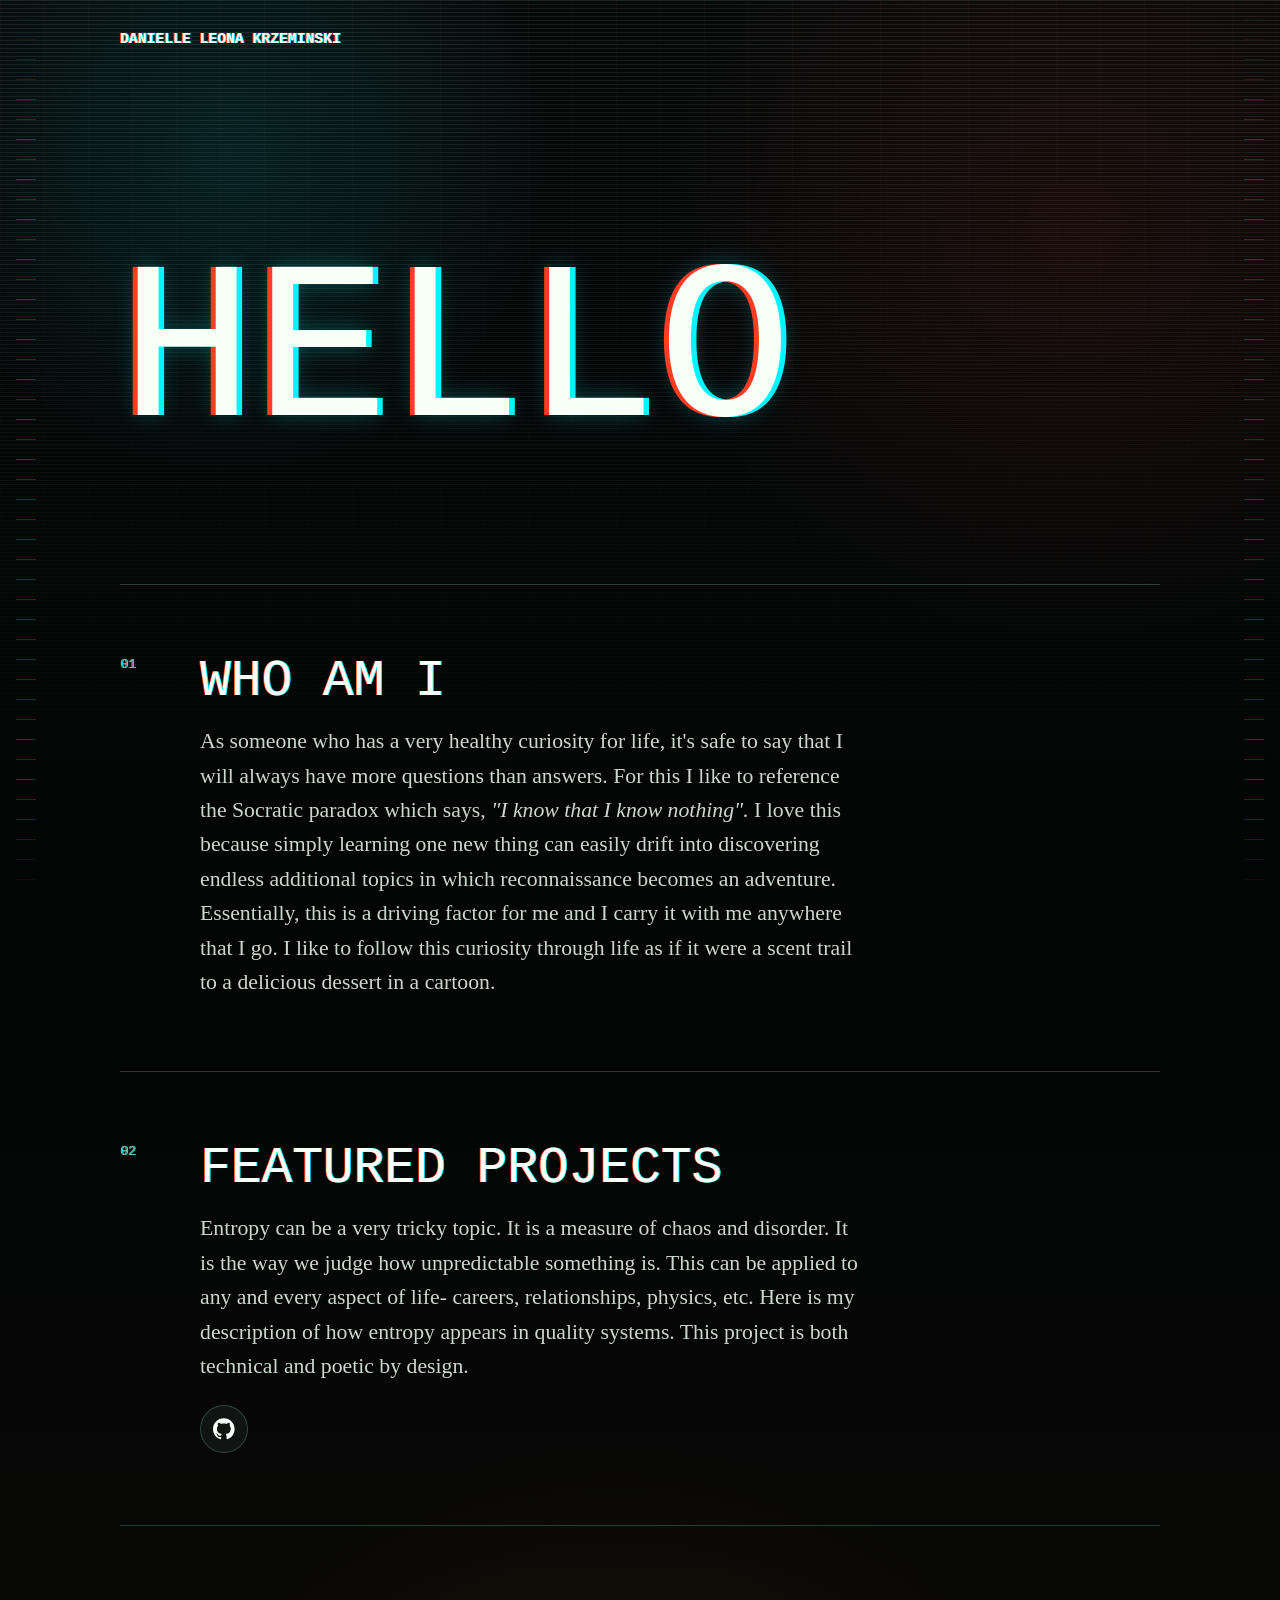
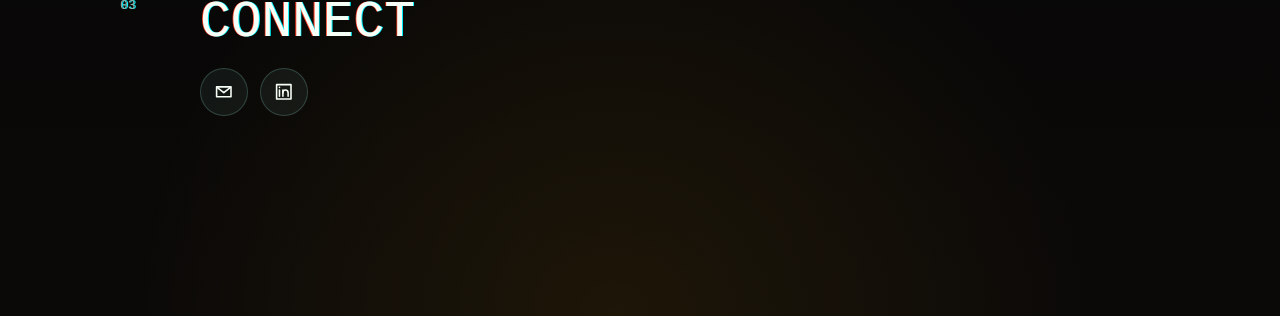
==== index.html @ 9963aae9 "Add files via upload" ====
<!doctype html>
<html lang="en">
  <head>
    <meta charset="utf-8">
    <meta name="viewport" content="width=device-width, initial-scale=1">
    <title>Danielle Krzeminski</title>
    <meta
      name="description"
      content="Danielle Krzeminski - curiosity, featured projects, and contact links."
    >
    <link rel="stylesheet" href="styles.css?v=paper-inspired">
  </head>
  <body>
    <main class="page-shell">
      <header class="site-header">
        <p class="name">DANIELLE LEONA KRZEMINSKI</p>
      </header>

      <section class="hero" aria-labelledby="hello-title">
        <h1 id="hello-title">HELLO</h1>
      </section>

      <section class="section-block" aria-labelledby="whoami-title">
        <p class="section-label">01</p>
        <div class="section-copy">
          <h2 id="whoami-title">WHO AM I</h2>
          <p>
            As someone who has a very healthy curiosity for life, it's safe to
            say that I will always have more questions than answers. For this I
            like to reference the Socratic paradox which says,
            <em>"I know that I know nothing".</em> I love this because simply
            learning one new thing can easily drift into discovering endless
            additional topics in which reconnaissance becomes an adventure.
            Essentially, this is a driving factor for me and I carry it with me
            anywhere that I go. I like to follow this curiosity through life as
            if it were a scent trail to a delicious dessert in a cartoon.
          </p>
        </div>
      </section>

      <section class="section-block" aria-labelledby="projects-title">
        <p class="section-label">02</p>
        <div class="section-copy">
          <h2 id="projects-title">FEATURED PROJECTS</h2>
          <p>
            Entropy can be a very tricky topic. It is a measure of chaos and
            disorder. It is the way we judge how unpredictable something is.
            This can be applied to any and every aspect of life- careers,
            relationships, physics, etc. Here is my description of how entropy
            appears in quality systems. This project is both technical and
            poetic by design.
          </p>
          <div class="icon-links" aria-label="Featured project links">
            <a
              href="https://eonaleona.github.io/the-process-drifts/"
              aria-label="Open The Process Drifts"
            >
              <svg class="brand-icon" viewBox="0 0 98 96" aria-hidden="true">
                <path d="M49 0C21.9 0 0 22 0 49.1c0 21.7 14 40.1 33.5 46.6 2.4.5 3.3-1.1 3.3-2.4v-8.4c-13.6 3-16.5-5.8-16.5-5.8-2.2-5.7-5.4-7.2-5.4-7.2-4.5-3 .3-3 .3-3 4.9.3 7.5 5.1 7.5 5.1 4.4 7.5 11.5 5.3 14.3 4.1.4-3.2 1.7-5.3 3.1-6.6-10.9-1.2-22.3-5.4-22.3-24.3 0-5.4 1.9-9.8 5.1-13.2-.5-1.2-2.2-6.2.5-13 0 0 4.1-1.3 13.5 5.1 3.9-1.1 8.1-1.6 12.3-1.6 4.1 0 8.3.5 12.3 1.6C70.8 19.7 75 21 75 21c2.7 6.8 1 11.8.5 13 3.2 3.4 5.1 7.8 5.1 13.2 0 18.9-11.5 23.1-22.4 24.3 1.8 1.5 3.3 4.5 3.3 9.1v12.7c0 1.3.9 2.9 3.4 2.4C84.4 89.2 98 70.8 98 49.1 98 22 76.1 0 49 0Z"></path>
              </svg>
            </a>
          </div>
        </div>
      </section>

      <section class="section-block" aria-labelledby="connect-title">
        <p class="section-label">03</p>
        <div class="section-copy">
          <h2 id="connect-title">CONNECT</h2>
          <div class="icon-links" aria-label="Contact links">
            <a
              href="mailto:info@daniellekrzeminski.com"
              aria-label="Email Danielle"
            >
              <svg viewBox="0 0 24 24" aria-hidden="true">
                <path d="M4 6.5h16v11H4z"></path>
                <path d="m4.5 7 7.5 6 7.5-6"></path>
              </svg>
            </a>
            <a
              href="https://linkedin.com/in/eona"
              rel="me"
              aria-label="Open Danielle's LinkedIn"
            >
              <svg viewBox="0 0 24 24" aria-hidden="true">
                <path d="M4 4h16v16H4z"></path>
                <path d="M7.2 10v7"></path>
                <path d="M7.2 7v.1"></path>
                <path d="M11 17v-7"></path>
                <path d="M11 13.1c0-1.9 1.1-3.1 2.8-3.1 1.6 0 3 1 3 3.2V17"></path>
              </svg>
            </a>
          </div>
        </div>
      </section>
    </main>
  </body>
</html>
---- styles.css ----
@font-face {
  font-family: "Argent Pixel";
  src: url("assets/ArgentPixelCF-Italic.otf") format("opentype");
  font-display: swap;
}

:root {
  color-scheme: dark;
  --paper: #030505;
  --paper-deep: #0b0908;
  --ink: #f8fff7;
  --muted: #98aba3;
  --rule: rgba(170, 255, 237, 0.2);
  --wash: rgba(170, 255, 237, 0.06);
  --cyan: #00f6ff;
  --red: #ff3b24;
  --amber: #ffb000;
}

* {
  box-sizing: border-box;
}

html {
  min-height: 100%;
  background: var(--paper);
}

body {
  min-height: 100%;
  margin: 0;
  color: var(--ink);
  background:
    radial-gradient(circle at 18% 8%, rgba(0, 246, 255, 0.1), transparent 20rem),
    radial-gradient(circle at 84% 12%, rgba(255, 59, 36, 0.08), transparent 26rem),
    radial-gradient(circle at 48% 100%, rgba(255, 176, 0, 0.08), transparent 30rem),
    linear-gradient(180deg, #070909 0%, var(--paper) 54%, var(--paper-deep) 100%);
  font-family:
    Inter, ui-sans-serif, system-ui, -apple-system, BlinkMacSystemFont, "Segoe UI",
    sans-serif;
}

body::before {
  position: fixed;
  inset: 0;
  pointer-events: none;
  content: "";
  background-image:
    repeating-linear-gradient(
      to bottom,
      rgba(248, 255, 247, 0.11) 0,
      rgba(248, 255, 247, 0.11) 1px,
      transparent 1px,
      transparent 4px
    ),
    linear-gradient(rgba(0, 246, 255, 0.045) 1px, transparent 1px),
    linear-gradient(90deg, rgba(255, 59, 36, 0.04) 1px, transparent 1px);
  background-size: auto, 44px 44px, 44px 44px;
  mix-blend-mode: screen;
  opacity: 0.72;
  mask-image: linear-gradient(to bottom, black, transparent 82%);
}

body::after {
  position: fixed;
  inset: 0;
  pointer-events: none;
  content: "";
  background:
    repeating-linear-gradient(
      to bottom,
      transparent 0,
      transparent 19px,
      rgba(0, 246, 255, 0.32) 19px,
      rgba(0, 246, 255, 0.32) 20px,
      transparent 20px,
      transparent 39px,
      rgba(255, 59, 36, 0.44) 39px,
      rgba(255, 59, 36, 0.44) 40px
    ) left 1rem top / 1.25rem 40px repeat-y,
    repeating-linear-gradient(
      to bottom,
      transparent 0,
      transparent 19px,
      rgba(0, 246, 255, 0.32) 19px,
      rgba(0, 246, 255, 0.32) 20px,
      transparent 20px,
      transparent 39px,
      rgba(255, 59, 36, 0.44) 39px,
      rgba(255, 59, 36, 0.44) 40px
    ) right 1rem top / 1.25rem 40px repeat-y;
  opacity: 0.7;
  mask-image: linear-gradient(to bottom, transparent, black 8rem, black calc(100% - 6rem), transparent);
}

.page-shell {
  position: relative;
  width: min(100% - 2rem, 1040px);
  margin: 0 auto;
  padding: clamp(1.1rem, 2.4vw, 2rem) 0 clamp(5rem, 10vw, 8rem);
}

.site-header {
  display: flex;
  align-items: baseline;
  justify-content: flex-start;
  gap: 1rem;
  padding-bottom: clamp(4rem, 12vw, 9rem);
  color: var(--muted);
  font-family:
    "Argent Pixel", "SFMono-Regular", Consolas, "Liberation Mono", Menlo,
    monospace;
  font-size: 0.92rem;
  text-shadow:
    0.06rem 0 var(--cyan),
    -0.06rem 0 var(--red);
}

.name,
.intro,
.section-label,
.section-copy h2,
.section-copy p {
  margin: 0;
}

.name {
  color: var(--ink);
  font-weight: 700;
  text-transform: uppercase;
}

.hero {
  position: relative;
  padding-bottom: clamp(4rem, 11vw, 8rem);
  padding-top: clamp(2rem, 5vw, 4rem);
}

.hero h1 {
  position: relative;
  z-index: 1;
  margin: 0;
  color: var(--ink);
  font-family:
    "Argent Pixel", "SFMono-Regular", Consolas, "Liberation Mono", Menlo,
    monospace;
  font-size: clamp(5.2rem, 19vw, 14rem);
  font-weight: 400;
  line-height: 0.9;
  letter-spacing: 0;
  text-transform: uppercase;
  text-shadow:
    0.025em 0 var(--cyan),
    -0.022em 0 var(--red),
    0 0 1.4rem rgba(0, 246, 255, 0.26);
}

.hero h1::after {
  content: none;
}

.section-block {
  display: grid;
  grid-template-columns: 3.5rem minmax(0, 680px);
  gap: clamp(0.9rem, 2vw, 1.5rem);
  padding: clamp(2.4rem, 6vw, 4.5rem) 0;
  border-top: 1px solid var(--rule);
}

.section-label {
  color: var(--muted);
  font-family:
    "Argent Pixel", "SFMono-Regular", Consolas, "Liberation Mono", Menlo,
    monospace;
  font-size: 0.8rem;
  text-shadow: 0.08rem 0 var(--cyan);
}

.section-copy {
  max-width: 660px;
}

.section-copy h2 {
  color: var(--ink);
  font-family:
    "Argent Pixel", "SFMono-Regular", Consolas, "Liberation Mono", Menlo,
    monospace;
  font-size: clamp(1.6rem, 4vw, 3.3rem);
  font-weight: 400;
  line-height: 0.95;
  letter-spacing: 0;
  text-shadow:
    0.06rem 0 var(--cyan),
    -0.05rem 0 var(--red);
}

.section-copy p {
  margin-top: 1.15rem;
  color: #cbd7ce;
  font-family:
    Georgia, "Times New Roman", ui-serif, serif;
  font-size: clamp(1.05rem, 2vw, 1.36rem);
  line-height: 1.58;
}

.section-copy em {
  font-style: italic;
}

.icon-links {
  display: flex;
  flex-wrap: wrap;
  gap: 0.75rem;
  margin-top: 1.35rem;
}

.icon-links a {
  width: 3rem;
  height: 3rem;
  display: inline-flex;
  align-items: center;
  justify-content: center;
  border: 1px solid var(--rule);
  border-radius: 999px;
  background: var(--wash);
  color: var(--ink);
  text-decoration: none;
  transition:
    background 160ms ease,
    border-color 160ms ease,
    transform 160ms ease;
}

.icon-links a:hover {
  border-color: rgba(0, 246, 255, 0.5);
  background: rgba(0, 246, 255, 0.11);
  box-shadow:
    0.14rem 0 rgba(0, 246, 255, 0.35),
    -0.14rem 0 rgba(255, 59, 36, 0.3);
  transform: translateY(-1px);
}

.icon-links svg {
  width: 1.35rem;
  height: 1.35rem;
  fill: none;
  stroke: currentColor;
  stroke-linecap: round;
  stroke-linejoin: round;
  stroke-width: 1.75;
}

.icon-links .brand-icon {
  fill: currentColor;
  stroke: none;
}

@media (max-width: 720px) {
  body::after {
    background:
      repeating-linear-gradient(
        to bottom,
        transparent 0,
        transparent 23px,
        rgba(0, 246, 255, 0.24) 23px,
        rgba(0, 246, 255, 0.24) 24px
      ) left 0.45rem top / 0.8rem 24px repeat-y,
      repeating-linear-gradient(
        to bottom,
        transparent 0,
        transparent 23px,
        rgba(255, 59, 36, 0.24) 23px,
        rgba(255, 59, 36, 0.24) 24px
      ) right 0.45rem top / 0.8rem 24px repeat-y;
  }

  .site-header {
    display: grid;
    padding-bottom: 4rem;
  }

  .intro {
    text-align: left;
  }

  .section-block {
    grid-template-columns: 1fr;
    gap: 0.7rem;
  }
}
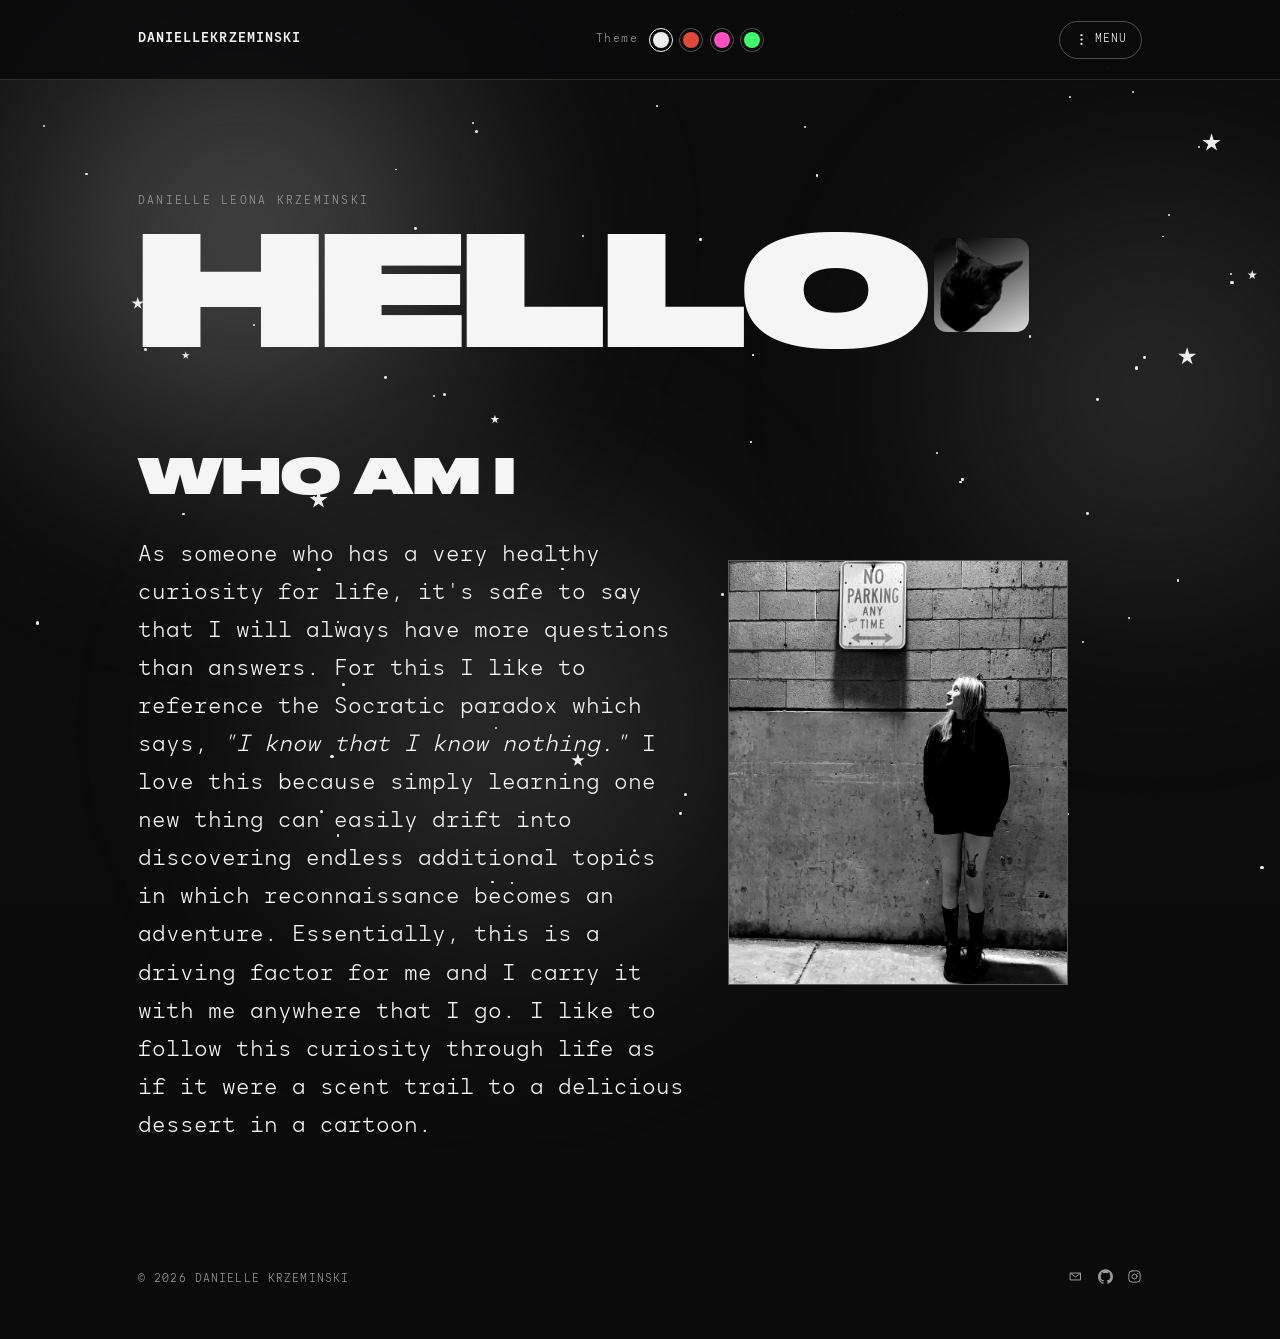
==== commit e7a2f813: "Add files via upload" ====
--- a/index.html
+++ b/index.html
@@ -1,98 +1,88 @@
-<!doctype html>
-<html lang="en">
-  <head>
-    <meta charset="utf-8">
-    <meta name="viewport" content="width=device-width, initial-scale=1">
-    <title>Danielle Krzeminski</title>
-    <meta
-      name="description"
-      content="Danielle Krzeminski - curiosity, featured projects, and contact links."
-    >
-    <link rel="stylesheet" href="styles.css?v=paper-inspired">
-  </head>
-  <body>
-    <main class="page-shell">
-      <header class="site-header">
-        <p class="name">DANIELLE LEONA KRZEMINSKI</p>
-      </header>
+<!DOCTYPE html>
+<html lang="en" data-rev="a">
+<head>
+<meta charset="UTF-8">
+<meta name="viewport" content="width=device-width, initial-scale=1.0">
+<title>Danielle Krzeminski</title>
+<meta name="description" content="Danielle Krzeminski — curiosity, featured projects, and contact links.">
+<link rel="icon" type="image/svg+xml" id="favicon" href="assets/images/favicon-cat.svg">
+<link rel="stylesheet" href="styles.css">
+</head>
+<body>
+    <div class="blob blob-1"></div>
+    <div class="blob blob-2"></div>
+    <div class="blob blob-3"></div>
+    <div class="starfield" id="starfield"></div>
+    <div class="bg-grain"><svg><filter id="grainFilter"><feTurbulence type="fractalNoise" baseFrequency="0.9" numOctaves="2" stitchTiles="stitch"/><feColorMatrix type="saturate" values="0"/></filter><rect width="100%" height="100%" filter="url(#grainFilter)" opacity="0.06"/></svg></div>
 
-      <section class="hero" aria-labelledby="hello-title">
-        <h1 id="hello-title">HELLO</h1>
-      </section>
+    <header class="site-header">
+        <div class="wrap header-inner">
+            <a href="index.html" class="brand">
+                <img src="assets/images/headerlogo.png" alt="" class="brand-mark" onerror="this.style.display='none'">
+                <span class="brand-name">Danielle<em>Krzeminski</em></span>
+            </a>
+            <div class="rev-picker" role="group" aria-label="Color theme">
+                <span class="rev-label">Theme</span>
+                <button class="rev-swatch" data-swatch="a" aria-label="Monochrome" aria-pressed="true"></button>
+                <button class="rev-swatch" data-swatch="b" aria-label="Ember" aria-pressed="false"></button>
+                <button class="rev-swatch" data-swatch="c" aria-label="Hot Pink" aria-pressed="false"></button>
+                <button class="rev-swatch" data-swatch="d" aria-label="Hacker Green" aria-pressed="false"></button>
+            </div>
+            <div class="menu-wrap">
+                <button class="nav-toggle" id="navToggle" aria-expanded="false" aria-controls="siteNav" aria-label="Toggle menu">
+                    <svg viewBox="0 0 24 24"><circle cx="12" cy="5" r="1.8"/><circle cx="12" cy="12" r="1.8"/><circle cx="12" cy="19" r="1.8"/></svg>
+                    Menu
+                </button>
+                <nav class="site-nav" id="siteNav">
+                    <ul class="nav-links">
+                    <li><a href="featured-projects.html">Featured Projects</a></li>
+                    <li><a href="experience.html">Experience</a></li>
+                    <li><a href="credentials.html">Credentials</a></li>
+                    <li><a href="curated-collections.html">Curated Collections</a></li>
+                    <li><a href="connect.html">Connect</a></li>
+                </ul>
+                </nav>
+            </div>
+        </div>
+    </header>
 
-      <section class="section-block" aria-labelledby="whoami-title">
-        <p class="section-label">01</p>
-        <div class="section-copy">
-          <h2 id="whoami-title">WHO AM I</h2>
-          <p>
-            As someone who has a very healthy curiosity for life, it's safe to
-            say that I will always have more questions than answers. For this I
-            like to reference the Socratic paradox which says,
-            <em>"I know that I know nothing".</em> I love this because simply
-            learning one new thing can easily drift into discovering endless
-            additional topics in which reconnaissance becomes an adventure.
-            Essentially, this is a driving factor for me and I carry it with me
-            anywhere that I go. I like to follow this curiosity through life as
-            if it were a scent trail to a delicious dessert in a cartoon.
-          </p>
+    <section class="hero">
+        <div class="wrap">
+            <div class="hero-eyebrow">Danielle Leona Krzeminski</div>
+            <h1 class="hero-title">Hello<span class="hello-mark"><img src="assets/images/cat-icon.png" alt="" onerror="this.parentElement.remove()"></span></h1>
         </div>
-      </section>
+    </section>
 
-      <section class="section-block" aria-labelledby="projects-title">
-        <p class="section-label">02</p>
-        <div class="section-copy">
-          <h2 id="projects-title">FEATURED PROJECTS</h2>
-          <p>
-            Entropy can be a very tricky topic. It is a measure of chaos and
-            disorder. It is the way we judge how unpredictable something is.
-            This can be applied to any and every aspect of life- careers,
-            relationships, physics, etc. Here is my description of how entropy
-            appears in quality systems. This project is both technical and
-            poetic by design.
-          </p>
-          <div class="icon-links" aria-label="Featured project links">
-            <a
-              href="https://eonaleona.github.io/the-process-drifts/"
-              aria-label="Open The Process Drifts"
-            >
-              <svg class="brand-icon" viewBox="0 0 98 96" aria-hidden="true">
-                <path d="M49 0C21.9 0 0 22 0 49.1c0 21.7 14 40.1 33.5 46.6 2.4.5 3.3-1.1 3.3-2.4v-8.4c-13.6 3-16.5-5.8-16.5-5.8-2.2-5.7-5.4-7.2-5.4-7.2-4.5-3 .3-3 .3-3 4.9.3 7.5 5.1 7.5 5.1 4.4 7.5 11.5 5.3 14.3 4.1.4-3.2 1.7-5.3 3.1-6.6-10.9-1.2-22.3-5.4-22.3-24.3 0-5.4 1.9-9.8 5.1-13.2-.5-1.2-2.2-6.2.5-13 0 0 4.1-1.3 13.5 5.1 3.9-1.1 8.1-1.6 12.3-1.6 4.1 0 8.3.5 12.3 1.6C70.8 19.7 75 21 75 21c2.7 6.8 1 11.8.5 13 3.2 3.4 5.1 7.8 5.1 13.2 0 18.9-11.5 23.1-22.4 24.3 1.8 1.5 3.3 4.5 3.3 9.1v12.7c0 1.3.9 2.9 3.4 2.4C84.4 89.2 98 70.8 98 49.1 98 22 76.1 0 49 0Z"></path>
-              </svg>
-            </a>
-          </div>
+    <section class="block fade-in">
+        <div class="block-head">
+            <h2 class="block-title">Who Am I</h2>
         </div>
-      </section>
+        <div class="whoami-layout">
+            <p class="lede">
+                As someone who has a very healthy curiosity for life, it's safe to say that I will always have more
+                questions than answers. For this I like to reference the Socratic paradox which says,
+                <em>"I know that I know nothing."</em> I love this because simply learning one new thing can easily
+                drift into discovering endless additional topics in which reconnaissance becomes an adventure.
+                Essentially, this is a driving factor for me and I carry it with me anywhere that I go. I like to
+                follow this curiosity through life as if it were a scent trail to a delicious dessert in a cartoon.
+            </p>
+            <div class="whoami-photo">
+                <div class="duotone">
+                    <img src="assets/images/portrait-01.jpg" alt="Danielle looking up at a sign" onerror="this.parentElement.querySelector('img')?.remove()">
+                </div>
+            </div>
+        </div>
+    </section>
 
-      <section class="section-block" aria-labelledby="connect-title">
-        <p class="section-label">03</p>
-        <div class="section-copy">
-          <h2 id="connect-title">CONNECT</h2>
-          <div class="icon-links" aria-label="Contact links">
-            <a
-              href="mailto:info@daniellekrzeminski.com"
-              aria-label="Email Danielle"
-            >
-              <svg viewBox="0 0 24 24" aria-hidden="true">
-                <path d="M4 6.5h16v11H4z"></path>
-                <path d="m4.5 7 7.5 6 7.5-6"></path>
-              </svg>
-            </a>
-            <a
-              href="https://linkedin.com/in/eona"
-              rel="me"
-              aria-label="Open Danielle's LinkedIn"
-            >
-              <svg viewBox="0 0 24 24" aria-hidden="true">
-                <path d="M4 4h16v16H4z"></path>
-                <path d="M7.2 10v7"></path>
-                <path d="M7.2 7v.1"></path>
-                <path d="M11 17v-7"></path>
-                <path d="M11 13.1c0-1.9 1.1-3.1 2.8-3.1 1.6 0 3 1 3 3.2V17"></path>
-              </svg>
-            </a>
-          </div>
+    <footer>
+        <span>© 2026 Danielle Krzeminski</span>
+        <div class="footer-social">
+            <a href="mailto:info@daniellekrzeminski.com" aria-label="Email"><svg viewBox="0 0 24 24"><path d="M4 6.5h16v11H4z"/><path d="m4.5 7 7.5 6 7.5-6"/></svg></a>
+            <a href="https://github.com/eonaleona" target="_blank" rel="noopener" aria-label="GitHub"><svg viewBox="0 0 98 96" style="fill:currentColor;stroke:none;"><path d="M49 0C21.9 0 0 22 0 49.1c0 21.7 14 40.1 33.5 46.6 2.4.5 3.3-1.1 3.3-2.4v-8.4c-13.6 3-16.5-5.8-16.5-5.8-2.2-5.7-5.4-7.2-5.4-7.2-4.5-3 .3-3 .3-3 4.9.3 7.5 5.1 7.5 5.1 4.4 7.5 11.5 5.3 14.3 4.1.4-3.2 1.7-5.3 3.1-6.6-10.9-1.2-22.3-5.4-22.3-24.3 0-5.4 1.9-9.8 5.1-13.2-.5-1.2-2.2-6.2.5-13 0 0 4.1-1.3 13.5 5.1 3.9-1.1 8.1-1.6 12.3-1.6 4.1 0 8.3.5 12.3 1.6C70.8 19.7 75 21 75 21c2.7 6.8 1 11.8.5 13 3.2 3.4 5.1 7.8 5.1 13.2 0 18.9-11.5 23.1-22.4 24.3 1.8 1.5 3.3 4.5 3.3 9.1v12.7c0 1.3.9 2.9 3.4 2.4C84.4 89.2 98 70.8 98 49.1 98 22 76.1 0 49 0Z"/></svg></a>
+            <a href="https://instagram.com/eonaleona" target="_blank" rel="noopener" aria-label="Instagram"><svg viewBox="0 0 24 24"><rect x="3" y="3" width="18" height="18" rx="5"/><circle cx="12" cy="12" r="4"/><circle cx="17.2" cy="6.8" r="1" fill="currentColor" stroke="none"/></svg></a>
         </div>
-      </section>
-    </main>
-  </body>
+    </footer>
+
+<script src="script.js"></script>
+</body>
 </html>
--- a/styles.css
+++ b/styles.css
@@ -1,290 +1,342 @@
-@font-face {
-  font-family: "Argent Pixel";
-  src: url("assets/ArgentPixelCF-Italic.otf") format("opentype");
-  font-display: swap;
-}
-
-:root {
-  color-scheme: dark;
-  --paper: #030505;
-  --paper-deep: #0b0908;
-  --ink: #f8fff7;
-  --muted: #98aba3;
-  --rule: rgba(170, 255, 237, 0.2);
-  --wash: rgba(170, 255, 237, 0.06);
-  --cyan: #00f6ff;
-  --red: #ff3b24;
-  --amber: #ffb000;
-}
-
-* {
-  box-sizing: border-box;
-}
-
-html {
-  min-height: 100%;
-  background: var(--paper);
-}
-
-body {
-  min-height: 100%;
-  margin: 0;
-  color: var(--ink);
-  background:
-    radial-gradient(circle at 18% 8%, rgba(0, 246, 255, 0.1), transparent 20rem),
-    radial-gradient(circle at 84% 12%, rgba(255, 59, 36, 0.08), transparent 26rem),
-    radial-gradient(circle at 48% 100%, rgba(255, 176, 0, 0.08), transparent 30rem),
-    linear-gradient(180deg, #070909 0%, var(--paper) 54%, var(--paper-deep) 100%);
-  font-family:
-    Inter, ui-sans-serif, system-ui, -apple-system, BlinkMacSystemFont, "Segoe UI",
-    sans-serif;
-}
-
-body::before {
-  position: fixed;
-  inset: 0;
-  pointer-events: none;
-  content: "";
-  background-image:
-    repeating-linear-gradient(
-      to bottom,
-      rgba(248, 255, 247, 0.11) 0,
-      rgba(248, 255, 247, 0.11) 1px,
-      transparent 1px,
-      transparent 4px
-    ),
-    linear-gradient(rgba(0, 246, 255, 0.045) 1px, transparent 1px),
-    linear-gradient(90deg, rgba(255, 59, 36, 0.04) 1px, transparent 1px);
-  background-size: auto, 44px 44px, 44px 44px;
-  mix-blend-mode: screen;
-  opacity: 0.72;
-  mask-image: linear-gradient(to bottom, black, transparent 82%);
-}
-
-body::after {
-  position: fixed;
-  inset: 0;
-  pointer-events: none;
-  content: "";
-  background:
-    repeating-linear-gradient(
-      to bottom,
-      transparent 0,
-      transparent 19px,
-      rgba(0, 246, 255, 0.32) 19px,
-      rgba(0, 246, 255, 0.32) 20px,
-      transparent 20px,
-      transparent 39px,
-      rgba(255, 59, 36, 0.44) 39px,
-      rgba(255, 59, 36, 0.44) 40px
-    ) left 1rem top / 1.25rem 40px repeat-y,
-    repeating-linear-gradient(
-      to bottom,
-      transparent 0,
-      transparent 19px,
-      rgba(0, 246, 255, 0.32) 19px,
-      rgba(0, 246, 255, 0.32) 20px,
-      transparent 20px,
-      transparent 39px,
-      rgba(255, 59, 36, 0.44) 39px,
-      rgba(255, 59, 36, 0.44) 40px
-    ) right 1rem top / 1.25rem 40px repeat-y;
-  opacity: 0.7;
-  mask-image: linear-gradient(to bottom, transparent, black 8rem, black calc(100% - 6rem), transparent);
-}
-
-.page-shell {
-  position: relative;
-  width: min(100% - 2rem, 1040px);
-  margin: 0 auto;
-  padding: clamp(1.1rem, 2.4vw, 2rem) 0 clamp(5rem, 10vw, 8rem);
-}
-
-.site-header {
-  display: flex;
-  align-items: baseline;
-  justify-content: flex-start;
-  gap: 1rem;
-  padding-bottom: clamp(4rem, 12vw, 9rem);
-  color: var(--muted);
-  font-family:
-    "Argent Pixel", "SFMono-Regular", Consolas, "Liberation Mono", Menlo,
-    monospace;
-  font-size: 0.92rem;
-  text-shadow:
-    0.06rem 0 var(--cyan),
-    -0.06rem 0 var(--red);
-}
-
-.name,
-.intro,
-.section-label,
-.section-copy h2,
-.section-copy p {
-  margin: 0;
-}
-
-.name {
-  color: var(--ink);
-  font-weight: 700;
-  text-transform: uppercase;
-}
-
-.hero {
-  position: relative;
-  padding-bottom: clamp(4rem, 11vw, 8rem);
-  padding-top: clamp(2rem, 5vw, 4rem);
-}
-
-.hero h1 {
-  position: relative;
-  z-index: 1;
-  margin: 0;
-  color: var(--ink);
-  font-family:
-    "Argent Pixel", "SFMono-Regular", Consolas, "Liberation Mono", Menlo,
-    monospace;
-  font-size: clamp(5.2rem, 19vw, 14rem);
-  font-weight: 400;
-  line-height: 0.9;
-  letter-spacing: 0;
-  text-transform: uppercase;
-  text-shadow:
-    0.025em 0 var(--cyan),
-    -0.022em 0 var(--red),
-    0 0 1.4rem rgba(0, 246, 255, 0.26);
-}
-
-.hero h1::after {
-  content: none;
-}
-
-.section-block {
-  display: grid;
-  grid-template-columns: 3.5rem minmax(0, 680px);
-  gap: clamp(0.9rem, 2vw, 1.5rem);
-  padding: clamp(2.4rem, 6vw, 4.5rem) 0;
-  border-top: 1px solid var(--rule);
-}
-
-.section-label {
-  color: var(--muted);
-  font-family:
-    "Argent Pixel", "SFMono-Regular", Consolas, "Liberation Mono", Menlo,
-    monospace;
-  font-size: 0.8rem;
-  text-shadow: 0.08rem 0 var(--cyan);
-}
-
-.section-copy {
-  max-width: 660px;
-}
-
-.section-copy h2 {
-  color: var(--ink);
-  font-family:
-    "Argent Pixel", "SFMono-Regular", Consolas, "Liberation Mono", Menlo,
-    monospace;
-  font-size: clamp(1.6rem, 4vw, 3.3rem);
-  font-weight: 400;
-  line-height: 0.95;
-  letter-spacing: 0;
-  text-shadow:
-    0.06rem 0 var(--cyan),
-    -0.05rem 0 var(--red);
-}
-
-.section-copy p {
-  margin-top: 1.15rem;
-  color: #cbd7ce;
-  font-family:
-    Georgia, "Times New Roman", ui-serif, serif;
-  font-size: clamp(1.05rem, 2vw, 1.36rem);
-  line-height: 1.58;
-}
-
-.section-copy em {
-  font-style: italic;
-}
-
-.icon-links {
-  display: flex;
-  flex-wrap: wrap;
-  gap: 0.75rem;
-  margin-top: 1.35rem;
-}
-
-.icon-links a {
-  width: 3rem;
-  height: 3rem;
-  display: inline-flex;
-  align-items: center;
-  justify-content: center;
-  border: 1px solid var(--rule);
-  border-radius: 999px;
-  background: var(--wash);
-  color: var(--ink);
-  text-decoration: none;
-  transition:
-    background 160ms ease,
-    border-color 160ms ease,
-    transform 160ms ease;
-}
-
-.icon-links a:hover {
-  border-color: rgba(0, 246, 255, 0.5);
-  background: rgba(0, 246, 255, 0.11);
-  box-shadow:
-    0.14rem 0 rgba(0, 246, 255, 0.35),
-    -0.14rem 0 rgba(255, 59, 36, 0.3);
-  transform: translateY(-1px);
-}
-
-.icon-links svg {
-  width: 1.35rem;
-  height: 1.35rem;
-  fill: none;
-  stroke: currentColor;
-  stroke-linecap: round;
-  stroke-linejoin: round;
-  stroke-width: 1.75;
-}
-
-.icon-links .brand-icon {
-  fill: currentColor;
-  stroke: none;
-}
-
-@media (max-width: 720px) {
-  body::after {
-    background:
-      repeating-linear-gradient(
-        to bottom,
-        transparent 0,
-        transparent 23px,
-        rgba(0, 246, 255, 0.24) 23px,
-        rgba(0, 246, 255, 0.24) 24px
-      ) left 0.45rem top / 0.8rem 24px repeat-y,
-      repeating-linear-gradient(
-        to bottom,
-        transparent 0,
-        transparent 23px,
-        rgba(255, 59, 36, 0.24) 23px,
-        rgba(255, 59, 36, 0.24) 24px
-      ) right 0.45rem top / 0.8rem 24px repeat-y;
-  }
-
-  .site-header {
-    display: grid;
-    padding-bottom: 4rem;
-  }
-
-  .intro {
-    text-align: left;
-  }
-
-  .section-block {
-    grid-template-columns: 1fr;
-    gap: 0.7rem;
-  }
-}
+/* ============================================================
+   FONTS
+   ============================================================ */
+@font-face{font-family:'Antikor Mono';src:url('assets/fonts/antikor_mono_hairline.ttf');font-weight:100;font-display:swap;}
+@font-face{font-family:'Antikor Mono';src:url('assets/fonts/antikor_mono_thin.ttf');font-weight:200;font-display:swap;}
+@font-face{font-family:'Antikor Mono';src:url('assets/fonts/antikor_mono_extralight.ttf');font-weight:300;font-display:swap;}
+@font-face{font-family:'Antikor Mono';src:url('assets/fonts/antikor_mono_light.ttf');font-weight:350;font-display:swap;}
+@font-face{font-family:'Antikor Mono';src:url('assets/fonts/antikor_mono_book.ttf');font-weight:400;font-display:swap;}
+@font-face{font-family:'Antikor Mono';src:url('assets/fonts/antikor_mono_news.ttf');font-weight:420;font-display:swap;}
+@font-face{font-family:'Antikor Mono';src:url('assets/fonts/antikor_mono_regular.ttf');font-weight:450;font-display:swap;}
+@font-face{font-family:'Antikor Mono';src:url('assets/fonts/antikor_mono_medium.ttf');font-weight:500;font-display:swap;}
+@font-face{font-family:'Antikor Mono';src:url('assets/fonts/antikor_mono_semiBold.ttf');font-weight:600;font-display:swap;}
+@font-face{font-family:'Antikor Mono';src:url('assets/fonts/antikor_mono_bold.ttf');font-weight:700;font-display:swap;}
+@font-face{font-family:'Antikor Mono';src:url('assets/fonts/antikor_mono_extrabold.ttf');font-weight:800;font-display:swap;}
+@font-face{font-family:'Druk Wide Super';src:url('assets/fonts/druk_wide_super.otf');font-weight:900;font-display:swap;}
+@font-face{font-family:'Katherine Script';src:url('assets/fonts/katherine_script.otf');font-weight:400;font-display:swap;}
+
+/* ============================================================
+   REVISIONS — visitor-selectable palettes
+   ============================================================ */
+:root{
+    --font-display:'Druk Wide Super', 'Arial Narrow', sans-serif;
+    --font-body:'Antikor Mono', 'SFMono-Regular', Menlo, monospace;
+    --font-script:'Katherine Script', cursive;
+
+    --container:1100px;
+    --edge:clamp(1.25rem, 4vw, 3rem);
+    --gap:clamp(1.25rem, 2.4vw, 2.25rem);
+    --header-h:80px;
+
+    --fs-eyebrow: clamp(0.62rem, 0.15vw + 0.58rem, 0.7rem);
+    --fs-small:   clamp(0.72rem, 0.2vw + 0.66rem, 0.82rem);
+    --fs-body:    clamp(0.92rem, 0.2vw + 0.86rem, 1.02rem);
+    --fs-lead:    clamp(1.1rem, 0.7vw + 0.9rem, 1.4rem);
+    --fs-h3:      clamp(1.2rem, 1vw + 1rem, 1.65rem);
+    --fs-h2:      clamp(1.9rem, 2.6vw + 1rem, 3rem);
+    --fs-hero:    clamp(3.2rem, 13vw + 0.5rem, 9.5rem);
+}
+
+:root[data-rev="a"]{
+    --rev-name:"Monochrome";
+    --bg:#0B0B0C; --panel:#17171A; --panel-2:#1E1E22;
+    --line: rgba(245,245,245,0.14); --line-strong: rgba(245,245,245,0.3);
+    --ink:#F5F5F5; --muted:#9B9B9E;
+    --accent:#EDEDED; --accent-ink:#0B0B0C;
+    --star:#EDEDED; --b1:0,0%,90%; --b2:0,0%,60%; --b3:0,0%,75%;
+}
+:root[data-rev="b"]{
+    --rev-name:"Ember";
+    --bg:#0D0605; --panel:#18100E; --panel-2:#1F1512;
+    --line: rgba(245,233,230,0.14); --line-strong: rgba(245,233,230,0.3);
+    --ink:#F5E9E6; --muted:#B98E85;
+    --accent:#E2493A; --accent-ink:#0D0605;
+    --star:#E2493A; --b1:6,80%,42%; --b2:14,75%,35%; --b3:355,70%,38%;
+}
+:root[data-rev="c"]{
+    --rev-name:"Hot Pink";
+    --bg:#0D0510; --panel:#180C1C; --panel-2:#201025;
+    --line: rgba(252,239,250,0.14); --line-strong: rgba(252,239,250,0.3);
+    --ink:#FCEFFA; --muted:#C089B8;
+    --accent:#FF4FC2; --accent-ink:#0D0510;
+    --star:#FF4FC2; --b1:322,85%,55%; --b2:300,75%,48%; --b3:335,80%,50%;
+}
+:root[data-rev="d"]{
+    --rev-name:"Hacker Green";
+    --bg:#050805; --panel:#0D140D; --panel-2:#121C12;
+    --line: rgba(207,255,207,0.14); --line-strong: rgba(207,255,207,0.3);
+    --ink:#CFFFCF; --muted:#5FA55F;
+    --accent:#3DFF6E; --accent-ink:#050805;
+    --star:#3DFF6E; --b1:130,80%,35%; --b2:110,70%,30%; --b3:145,75%,32%;
+}
+
+/* ============================================================
+   BASE
+   ============================================================ */
+*,*::before,*::after{box-sizing:border-box;}
+html{scroll-behavior:smooth; scroll-padding-top: calc(var(--header-h) + 12px);}
+@media (prefers-reduced-motion: reduce){
+    html{scroll-behavior:auto;}
+    *,*::before,*::after{animation-duration:0.001ms !important; transition-duration:0.001ms !important;}
+}
+body{
+    margin:0; background:var(--bg); color:var(--ink);
+    font-family:var(--font-body); font-weight:400; font-size:var(--fs-body); line-height:1.7;
+    -webkit-font-smoothing:antialiased;
+    transition:background 0.35s ease, color 0.35s ease;
+}
+a{color:inherit;}
+img{max-width:100%; display:block;}
+:focus-visible{outline:2px solid var(--accent); outline-offset:3px;}
+::selection{background:var(--accent); color:var(--accent-ink);}
+.wrap{max-width:var(--container); margin:0 auto; padding-inline:var(--edge);}
+
+/* ============================================================
+   ATMOSPHERE — drifting blobs + scattered starfield + grain
+   ============================================================ */
+.blob{position:fixed; z-index:-3; border-radius:50%; filter:blur(85px); pointer-events:none;}
+.blob-1{ width:58vw; height:58vw; top:-15%; left:-10%;
+    background:radial-gradient(circle, hsla(var(--b1),0.32), transparent 65%);
+    animation:driftA 24s ease-in-out infinite alternate; }
+.blob-2{ width:50vw; height:50vw; top:8%; right:-15%;
+    background:radial-gradient(circle, hsla(var(--b2),0.26), transparent 65%);
+    animation:driftB 30s ease-in-out infinite alternate; }
+.blob-3{ width:55vw; height:55vw; bottom:-20%; left:12%;
+    background:radial-gradient(circle, hsla(var(--b3),0.22), transparent 65%);
+    animation:driftC 36s ease-in-out infinite alternate; }
+@keyframes driftA{0%{transform:translate(0,0) scale(1);}100%{transform:translate(6%,5%) scale(1.1);}}
+@keyframes driftB{0%{transform:translate(0,0) scale(1);}100%{transform:translate(-5%,4%) scale(0.94);}}
+@keyframes driftC{0%{transform:translate(0,0) scale(1);}100%{transform:translate(4%,-6%) scale(1.07);}}
+
+.starfield{position:fixed; inset:0; z-index:-2; pointer-events:none;}
+.star{position:absolute; background:var(--star); animation:twinkle ease-in-out infinite;}
+.star.dot{border-radius:50%;}
+.star.shape{clip-path:polygon(50% 0%, 61% 35%, 98% 35%, 68% 57%, 79% 91%, 50% 70%, 21% 91%, 32% 57%, 2% 35%, 39% 35%);}
+@keyframes twinkle{ 0%,100%{opacity:var(--min-op,0.1);} 50%{opacity:var(--max-op,0.65);} }
+
+.bg-grain{position:fixed; inset:0; z-index:-1; pointer-events:none; opacity:0.4; mix-blend-mode:overlay;}
+.bg-grain svg{width:100%; height:100%;}
+
+/* ============================================================
+   HEADER / NAV
+   ============================================================ */
+.site-header{
+    position:sticky; top:0; z-index:100; height:var(--header-h);
+    display:flex; align-items:center;
+    background:color-mix(in srgb, var(--bg) 88%, transparent);
+    backdrop-filter:blur(10px);
+    border-bottom:1px solid var(--line);
+}
+.header-inner{width:100%; display:flex; align-items:center; justify-content:space-between; gap:var(--gap);}
+.brand{display:flex; align-items:center; gap:0.6rem; text-decoration:none; min-width:0;}
+.brand-mark{height:24px; width:auto; opacity:0.95;}
+.brand-name{font-weight:700; font-size:var(--fs-small); letter-spacing:0.08em; text-transform:uppercase; white-space:nowrap;}
+.brand-name em{color:var(--accent); font-style:normal;}
+
+.nav-toggle{
+    display:flex; align-items:center; justify-content:center; gap:0.4rem;
+    background:none; border:1px solid var(--line-strong); color:var(--ink);
+    height:38px; padding:0 0.85rem; cursor:pointer; border-radius:999px;
+    font-family:var(--font-body); font-size:var(--fs-eyebrow); letter-spacing:0.1em; text-transform:uppercase;
+    transition:border-color 0.2s ease;
+}
+.nav-toggle:hover, .nav-toggle[aria-expanded="true"]{border-color:var(--accent);}
+.nav-toggle svg{width:15px; height:15px; fill:var(--ink);}
+
+.menu-wrap{position:relative;}
+.site-nav{
+    position:absolute; top:calc(100% + 10px); right:0; z-index:110;
+    background:var(--panel); border:1px solid var(--line-strong);
+    min-width:230px; padding:0.5rem; border-radius:12px;
+    box-shadow:0 12px 32px rgba(0,0,0,0.35);
+    opacity:0; pointer-events:none; transform:translateY(-6px);
+    transition:opacity 0.15s ease, transform 0.15s ease;
+    display:flex; flex-direction:column; gap:0.25rem;
+}
+.site-nav.open{opacity:1; pointer-events:auto; transform:translateY(0);}
+.nav-links{display:flex; flex-direction:column; gap:0.15rem; list-style:none; margin:0; padding:0;}
+.nav-links a{
+    display:block; font-size:0.85rem; font-weight:500; letter-spacing:0.04em;
+    text-decoration:none; color:var(--muted); transition:all 0.15s ease;
+    padding:0.65rem 0.8rem; border-radius:8px;
+}
+.nav-links a:hover, .nav-links a:focus-visible{color:var(--ink); background:var(--panel-2);}
+.nav-links a[aria-current="page"]{color:var(--accent);}
+
+.rev-picker{display:flex; align-items:center; gap:0.4rem; flex-shrink:0;}
+.rev-picker span.rev-label{font-size:var(--fs-eyebrow); color:var(--muted); letter-spacing:0.14em; margin-right:0.25rem; display:none;}
+@media (min-width:640px){ .rev-picker span.rev-label{display:inline;} }
+.rev-swatch{
+    width:24px; height:24px; border-radius:50%; border:1px solid var(--line-strong); cursor:pointer; padding:0;
+    display:grid; place-items:center; background:transparent; position:relative;
+    transition:transform 0.15s ease, border-color 0.15s ease;
+}
+.rev-swatch::before{content:""; position:absolute; inset:3px; border-radius:50%;}
+.rev-swatch[data-swatch="a"]::before{background:#EDEDED;}
+.rev-swatch[data-swatch="b"]::before{background:#E2493A;}
+.rev-swatch[data-swatch="c"]::before{background:#FF4FC2;}
+.rev-swatch[data-swatch="d"]::before{background:#3DFF6E;}
+.rev-swatch:hover{transform:translateY(-2px);}
+.rev-swatch[aria-pressed="true"]{border-color:var(--ink);}
+
+@media (max-width:520px){
+    .site-nav{position:fixed; top:calc(var(--header-h) + 6px); left:var(--edge); right:var(--edge); min-width:0;}
+}
+
+/* ============================================================
+   HERO
+   ============================================================ */
+.hero{padding:clamp(3rem,10vw,7rem) var(--edge) clamp(1.5rem,4vw,2.5rem); position:relative; z-index:1;}
+.hero-eyebrow{font-size:var(--fs-eyebrow); letter-spacing:0.2em; text-transform:uppercase; color:var(--muted); margin-bottom:0.75rem;}
+.hero-title{
+    font-family:var(--font-display); font-weight:900; text-transform:uppercase;
+    font-size:var(--fs-hero); line-height:0.82; letter-spacing:-0.02em; margin:0;
+}
+.hero-title span{color:var(--accent);}
+
+.hello-mark{
+    display:inline-block; position:relative; overflow:hidden; isolation:isolate;
+    width:0.62em; height:0.62em; vertical-align:0.1em; margin-left:0.05em;
+    border-radius:14%;
+}
+.hello-mark img{width:100%; height:100%; object-fit:contain; display:block; filter:grayscale(1) contrast(1.1) brightness(1.05);}
+.hello-mark::after{
+    content:""; position:absolute; inset:0; pointer-events:none;
+    background:linear-gradient(155deg, var(--bg) 10%, var(--accent) 100%);
+    mix-blend-mode:color; opacity:0.92;
+}
+
+/* ============================================================
+   SECTION / BLOCK SHELL — used on every inner page
+   ============================================================ */
+.block{max-width:var(--container); margin:0 auto; padding:clamp(2rem,5vw,4rem) var(--edge); position:relative; z-index:1;}
+.block-head{display:flex; align-items:baseline; gap:1rem; margin-bottom:clamp(1.75rem,3vw,2.5rem); flex-wrap:wrap;}
+.block-no{font-family:var(--font-display); font-weight:900; font-size:clamp(1.6rem,3vw,2.3rem); color:var(--accent); line-height:1;}
+.block-title{font-family:var(--font-display); font-weight:900; text-transform:uppercase; font-size:var(--fs-h2); line-height:0.95; margin:0;}
+.block-ref{margin-left:auto; font-size:var(--fs-eyebrow); color:var(--muted); letter-spacing:0.12em; text-transform:uppercase; align-self:flex-end;}
+
+.lede{font-size:var(--fs-lead); max-width:64ch; margin:0 0 1.25rem; font-weight:400;}
+.body-text{max-width:64ch; color:var(--muted); margin:0 0 1.1rem; font-size:var(--fs-body);}
+.body-text:last-child{margin-bottom:0;}
+.body-text em{color:var(--ink); font-style:italic;}
+
+.fade-in{opacity:0; transform:translateY(14px); transition:opacity 0.6s ease, transform 0.6s ease;}
+.fade-in.in-view{opacity:1; transform:none;}
+
+/* ============================================================
+   WHO AM I / photo pair (home page)
+   ============================================================ */
+.whoami-layout{display:grid; grid-template-columns:1fr; gap:var(--gap); align-items:start;}
+@media (min-width:760px){ .whoami-layout{grid-template-columns:1.15fr 0.85fr;} }
+
+.whoami-photo{width:100%; max-width:340px; margin:1.5rem 0 0;}
+.whoami-photo .duotone{aspect-ratio:4/5; border:1px solid var(--line-strong);}
+
+.duotone{position:relative; overflow:hidden; background:var(--panel);}
+.duotone img{width:100%; height:100%; object-fit:cover; filter:grayscale(1) contrast(1.08) brightness(1.02); display:block;}
+.duotone::after{
+    content:""; position:absolute; inset:0; pointer-events:none;
+    background:linear-gradient(155deg, var(--bg) 10%, var(--accent) 100%);
+    mix-blend-mode:color; opacity:0.92;
+}
+
+.connect-body{display:grid; grid-template-columns:1fr; gap:var(--gap); align-items:start;}
+@media (min-width:700px){ .connect-body{grid-template-columns:1fr 0.6fr;} }
+
+.connect-photo{width:100%; max-width:260px; margin:0;}
+.connect-photo .duotone{aspect-ratio:1/1; border:1px solid var(--line-strong);}
+
+.field-note{
+    border-left:2px solid var(--accent); padding:0.9rem 1.1rem; background:var(--panel);
+    font-size:var(--fs-small); color:var(--muted); max-width:46ch; margin-top:1.5rem;
+}
+.field-note .script{display:block; font-family:var(--font-script); font-size:1.4rem; color:var(--ink); margin-bottom:0.35rem; line-height:1.1;}
+
+/* ============================================================
+   PROJECTS / placeholder image
+   ============================================================ */
+.project-card{border:1px solid var(--line); background:var(--panel); padding:clamp(1.25rem,3vw,2rem); max-width:70ch;}
+.project-label{font-size:var(--fs-eyebrow); letter-spacing:0.14em; text-transform:uppercase; color:var(--accent); margin-bottom:0.75rem;}
+.project-title{font-family:var(--font-display); font-weight:900; text-transform:uppercase; font-size:var(--fs-h3); margin:0 0 0.85rem;}
+.project-desc{font-size:var(--fs-body); color:var(--muted); margin-bottom:1.25rem;}
+.project-link{
+    display:inline-flex; align-items:center; gap:0.5rem;
+    text-decoration:none; font-size:var(--fs-small); font-weight:600;
+    padding:0.6rem 1rem; border:1px solid var(--line-strong); color:var(--ink);
+    transition:all 0.2s ease; margin-bottom:1.25rem;
+}
+.project-link:hover{border-color:var(--accent); color:var(--accent);}
+.project-link svg{width:14px; height:14px;}
+
+.img-placeholder{
+    aspect-ratio:3/2; border:1px dashed var(--line-strong); max-width:520px;
+    display:flex; flex-direction:column; align-items:center; justify-content:center; gap:0.35rem;
+    text-align:center; padding:1rem; color:var(--muted);
+}
+.img-placeholder .ph-dim{font-size:var(--fs-eyebrow); letter-spacing:0.1em; text-transform:uppercase;}
+.img-placeholder .ph-note{font-size:0.68rem; max-width:24ch;}
+
+.project-shot{max-width:520px; border:1px solid var(--line-strong); overflow:hidden; aspect-ratio:1400/1064;}
+.project-shot img{width:100%; height:100%; object-fit:cover; display:block;}
+
+.soon-tag{
+    display:inline-flex; align-items:center; gap:0.5rem; margin-top:2rem;
+    font-size:var(--fs-eyebrow); letter-spacing:0.14em; text-transform:uppercase; color:var(--muted);
+}
+.soon-tag::before{content:""; width:6px; height:6px; border-radius:50%; background:var(--accent); animation:twinkle 2.4s ease-in-out infinite;}
+
+/* ============================================================
+   CREDENTIALS — empty state
+   ============================================================ */
+.empty-state{
+    border:1px dashed var(--line-strong); padding:clamp(2.5rem,6vw,4rem) var(--edge);
+    max-width:70ch; text-align:left; color:var(--muted);
+}
+.empty-state h3{font-family:var(--font-display); font-weight:900; text-transform:uppercase; font-size:var(--fs-h3); color:var(--ink); margin-bottom:0.75rem;}
+.empty-state p{font-size:var(--fs-body); max-width:52ch;}
+
+/* ============================================================
+   CREDENTIALS — grouped by issuer
+   ============================================================ */
+.cred-groups{display:flex; flex-direction:column; gap:clamp(2rem,4vw,2.75rem); max-width:640px;}
+.cred-issuer{font-family:var(--font-display); font-weight:900; text-transform:uppercase; font-size:var(--fs-h3); margin-bottom:1rem; color:var(--ink);}
+.cred-items{list-style:none; margin:0; padding:0; border-top:1px solid var(--line);}
+.cred-items li{
+    display:flex; justify-content:space-between; align-items:baseline; gap:1rem;
+    padding:0.9rem 0.1rem; border-bottom:1px solid var(--line);
+}
+.cred-name{font-size:var(--fs-body); color:var(--ink); font-weight:500;}
+.cred-date{font-size:var(--fs-eyebrow); letter-spacing:0.1em; text-transform:uppercase; color:var(--muted); white-space:nowrap;}
+
+/* ============================================================
+   CONNECT — icon list
+   ============================================================ */
+.connect-list{list-style:none; margin:0; padding:0; max-width:560px; border-top:1px solid var(--line);}
+.connect-list li{border-bottom:1px solid var(--line);}
+.connect-list a{
+    display:flex; align-items:center; gap:1rem; padding:1.1rem 0.25rem;
+    text-decoration:none; color:var(--ink); transition:color 0.2s ease, transform 0.2s ease;
+}
+.connect-list a:hover{color:var(--accent); transform:translateX(4px);}
+.connect-icon{
+    width:34px; height:34px; flex-shrink:0; display:grid; place-items:center;
+    border:1px solid var(--line-strong); border-radius:50%; color:currentColor;
+}
+.connect-icon svg{width:17px; height:17px; fill:none; stroke:currentColor; stroke-width:1.6; stroke-linecap:round; stroke-linejoin:round;}
+.connect-text{display:flex; flex-direction:column; gap:0.15rem;}
+.connect-platform{font-size:var(--fs-eyebrow); letter-spacing:0.12em; text-transform:uppercase; color:var(--muted);}
+.connect-handle{font-size:var(--fs-body); font-weight:600; word-break:break-word;}
+
+/* ============================================================
+   FOOTER
+   ============================================================ */
+footer{
+    max-width:var(--container); margin:0 auto; padding:2.5rem var(--edge) 3rem;
+    display:flex; justify-content:space-between; align-items:center; flex-wrap:wrap; gap:1rem;
+    font-size:var(--fs-eyebrow); letter-spacing:0.1em; text-transform:uppercase; color:var(--muted);
+    position:relative; z-index:1;
+}
+.footer-social{display:flex; gap:0.9rem;}
+.footer-social a{color:var(--muted); transition:color 0.2s ease;}
+.footer-social a:hover{color:var(--accent);}
+.footer-social svg{width:15px; height:15px; fill:none; stroke:currentColor; stroke-width:1.6; stroke-linecap:round; stroke-linejoin:round;}
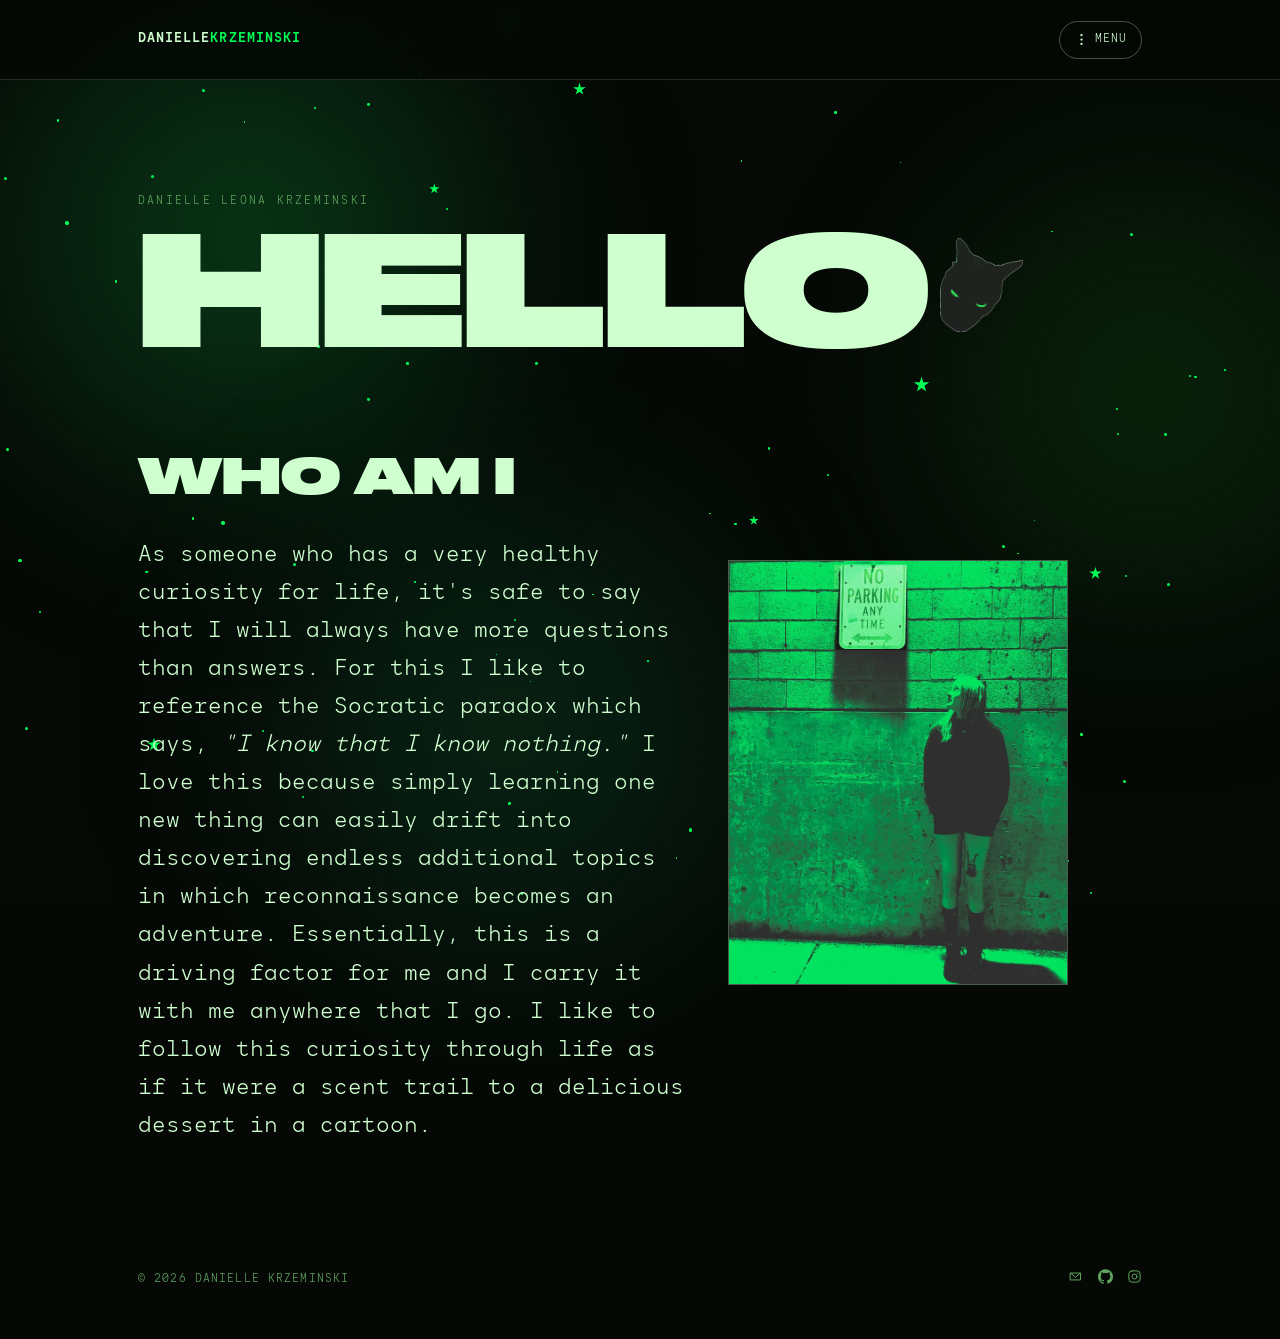
==== commit 90494ea8: "Add files via upload" ====
--- a/index.html
+++ b/index.html
@@ -1,12 +1,61 @@
 <!DOCTYPE html>
-<html lang="en" data-rev="a">
+<html lang="en">
 <head>
 <meta charset="UTF-8">
 <meta name="viewport" content="width=device-width, initial-scale=1.0">
-<title>Danielle Krzeminski</title>
-<meta name="description" content="Danielle Krzeminski — curiosity, featured projects, and contact links.">
-<link rel="icon" type="image/svg+xml" id="favicon" href="assets/images/favicon-cat.svg">
+<title>Danielle Krzeminski — Quality Engineer & Curious Mind</title>
+<meta name="description" content="Danielle Krzeminski — a quality engineering professional in Milwaukee with a lifelong curiosity for systems, philosophy, and craft.">
+<meta name="keywords" content="Danielle Krzeminski, quality engineer, quality engineering, CMM, PC-DMIS, Lean Six Sigma, Milwaukee, entropy in quality systems">
+<meta name="author" content="Danielle Krzeminski">
+<meta name="robots" content="index, follow">
+<link rel="canonical" href="https://daniellekrzeminski.com/">
+
+<!-- Open Graph / Facebook -->
+<meta property="og:type" content="website">
+<meta property="og:url" content="https://daniellekrzeminski.com/">
+<meta property="og:site_name" content="Danielle Krzeminski">
+<meta property="og:title" content="Danielle Krzeminski — Hello">
+<meta property="og:description" content="Danielle Krzeminski — a quality engineering professional in Milwaukee with a lifelong curiosity for systems, philosophy, and craft.">
+<meta property="og:image" content="https://daniellekrzeminski.com/assets/images/og-image.png">
+<meta property="og:image:width" content="1200">
+<meta property="og:image:height" content="630">
+
+<!-- Twitter -->
+<meta name="twitter:card" content="summary_large_image">
+<meta name="twitter:url" content="https://daniellekrzeminski.com/">
+<meta name="twitter:title" content="Danielle Krzeminski — Hello">
+<meta name="twitter:description" content="Danielle Krzeminski — a quality engineering professional in Milwaukee with a lifelong curiosity for systems, philosophy, and craft.">
+<meta name="twitter:image" content="https://daniellekrzeminski.com/assets/images/og-image.png">
+
+<meta name="theme-color" content="#050805">
+
+<!-- Favicons -->
+<link rel="icon" type="image/x-icon" href="/favicon.ico">
+<link rel="icon" type="image/png" sizes="16x16" href="/assets/favicons/favicon-16x16.png">
+<link rel="icon" type="image/png" sizes="32x32" href="/assets/favicons/favicon-32x32.png">
+<link rel="apple-touch-icon" sizes="180x180" href="/apple-touch-icon.png">
+<link rel="icon" type="image/png" sizes="192x192" href="/assets/favicons/android-chrome-192x192.png">
+<link rel="icon" type="image/png" sizes="512x512" href="/assets/favicons/android-chrome-512x512.png">
+<link rel="manifest" href="/site.webmanifest">
+
+<link rel="preload" href="assets/fonts/druk_wide_super.woff2" as="font" type="font/woff2" crossorigin>
+<link rel="preload" href="assets/fonts/antikor_mono_book.woff2" as="font" type="font/woff2" crossorigin>
 <link rel="stylesheet" href="styles.css">
+<script type="application/ld+json">
+{
+  "@context": "https://schema.org",
+  "@type": "Person",
+  "name": "Danielle Leona Krzeminski",
+  "url": "https://daniellekrzeminski.com/",
+  "image": "https://daniellekrzeminski.com/assets/images/og-image.png",
+  "jobTitle": "Quality Engineering Professional",
+  "email": "mailto:info@daniellekrzeminski.com",
+  "sameAs": [
+    "https://github.com/eonaleona",
+    "https://instagram.com/eonaleona"
+  ]
+}
+</script>
 </head>
 <body>
     <div class="blob blob-1"></div>
@@ -18,16 +67,8 @@
     <header class="site-header">
         <div class="wrap header-inner">
             <a href="index.html" class="brand">
-                <img src="assets/images/headerlogo.png" alt="" class="brand-mark" onerror="this.style.display='none'">
                 <span class="brand-name">Danielle<em>Krzeminski</em></span>
             </a>
-            <div class="rev-picker" role="group" aria-label="Color theme">
-                <span class="rev-label">Theme</span>
-                <button class="rev-swatch" data-swatch="a" aria-label="Monochrome" aria-pressed="true"></button>
-                <button class="rev-swatch" data-swatch="b" aria-label="Ember" aria-pressed="false"></button>
-                <button class="rev-swatch" data-swatch="c" aria-label="Hot Pink" aria-pressed="false"></button>
-                <button class="rev-swatch" data-swatch="d" aria-label="Hacker Green" aria-pressed="false"></button>
-            </div>
             <div class="menu-wrap">
                 <button class="nav-toggle" id="navToggle" aria-expanded="false" aria-controls="siteNav" aria-label="Toggle menu">
                     <svg viewBox="0 0 24 24"><circle cx="12" cy="5" r="1.8"/><circle cx="12" cy="12" r="1.8"/><circle cx="12" cy="19" r="1.8"/></svg>
@@ -49,7 +90,10 @@
     <section class="hero">
         <div class="wrap">
             <div class="hero-eyebrow">Danielle Leona Krzeminski</div>
-            <h1 class="hero-title">Hello<span class="hello-mark"><img src="assets/images/cat-icon.png" alt="" onerror="this.parentElement.remove()"></span></h1>
+            <h1 class="hero-title">Hello<span class="hello-mark"><picture>
+                <source srcset="assets/images/cat-icon.webp" type="image/webp">
+                <img src="assets/images/cat-icon.png" alt="" width="420" height="476" fetchpriority="high" onerror="this.closest('.hello-mark').remove()">
+            </picture></span></h1>
         </div>
     </section>
 
@@ -68,7 +112,10 @@
             </p>
             <div class="whoami-photo">
                 <div class="duotone">
-                    <img src="assets/images/portrait-01.jpg" alt="Danielle looking up at a sign" onerror="this.parentElement.querySelector('img')?.remove()">
+                    <picture>
+                        <source srcset="assets/images/portrait-01.webp" type="image/webp">
+                        <img src="assets/images/portrait-01.jpg" alt="Danielle looking up at a &quot;No Parking Any Time&quot; sign" width="760" height="1351" onerror="this.closest('.duotone').remove()">
+                    </picture>
                 </div>
             </div>
         </div>
--- a/styles.css
+++ b/styles.css
@@ -1,22 +1,22 @@
 /* ============================================================
    FONTS
    ============================================================ */
-@font-face{font-family:'Antikor Mono';src:url('assets/fonts/antikor_mono_hairline.ttf');font-weight:100;font-display:swap;}
-@font-face{font-family:'Antikor Mono';src:url('assets/fonts/antikor_mono_thin.ttf');font-weight:200;font-display:swap;}
-@font-face{font-family:'Antikor Mono';src:url('assets/fonts/antikor_mono_extralight.ttf');font-weight:300;font-display:swap;}
-@font-face{font-family:'Antikor Mono';src:url('assets/fonts/antikor_mono_light.ttf');font-weight:350;font-display:swap;}
-@font-face{font-family:'Antikor Mono';src:url('assets/fonts/antikor_mono_book.ttf');font-weight:400;font-display:swap;}
-@font-face{font-family:'Antikor Mono';src:url('assets/fonts/antikor_mono_news.ttf');font-weight:420;font-display:swap;}
-@font-face{font-family:'Antikor Mono';src:url('assets/fonts/antikor_mono_regular.ttf');font-weight:450;font-display:swap;}
-@font-face{font-family:'Antikor Mono';src:url('assets/fonts/antikor_mono_medium.ttf');font-weight:500;font-display:swap;}
-@font-face{font-family:'Antikor Mono';src:url('assets/fonts/antikor_mono_semiBold.ttf');font-weight:600;font-display:swap;}
-@font-face{font-family:'Antikor Mono';src:url('assets/fonts/antikor_mono_bold.ttf');font-weight:700;font-display:swap;}
-@font-face{font-family:'Antikor Mono';src:url('assets/fonts/antikor_mono_extrabold.ttf');font-weight:800;font-display:swap;}
-@font-face{font-family:'Druk Wide Super';src:url('assets/fonts/druk_wide_super.otf');font-weight:900;font-display:swap;}
-@font-face{font-family:'Katherine Script';src:url('assets/fonts/katherine_script.otf');font-weight:400;font-display:swap;}
-
-/* ============================================================
-   REVISIONS — visitor-selectable palettes
+@font-face{font-family:'Antikor Mono';src:url('assets/fonts/antikor_mono_hairline.woff2') format('woff2');font-weight:100;font-display:swap;}
+@font-face{font-family:'Antikor Mono';src:url('assets/fonts/antikor_mono_thin.woff2') format('woff2');font-weight:200;font-display:swap;}
+@font-face{font-family:'Antikor Mono';src:url('assets/fonts/antikor_mono_extralight.woff2') format('woff2');font-weight:300;font-display:swap;}
+@font-face{font-family:'Antikor Mono';src:url('assets/fonts/antikor_mono_light.woff2') format('woff2');font-weight:350;font-display:swap;}
+@font-face{font-family:'Antikor Mono';src:url('assets/fonts/antikor_mono_book.woff2') format('woff2');font-weight:400;font-display:swap;}
+@font-face{font-family:'Antikor Mono';src:url('assets/fonts/antikor_mono_news.woff2') format('woff2');font-weight:420;font-display:swap;}
+@font-face{font-family:'Antikor Mono';src:url('assets/fonts/antikor_mono_regular.woff2') format('woff2');font-weight:450;font-display:swap;}
+@font-face{font-family:'Antikor Mono';src:url('assets/fonts/antikor_mono_medium.woff2') format('woff2');font-weight:500;font-display:swap;}
+@font-face{font-family:'Antikor Mono';src:url('assets/fonts/antikor_mono_semiBold.woff2') format('woff2');font-weight:600;font-display:swap;}
+@font-face{font-family:'Antikor Mono';src:url('assets/fonts/antikor_mono_bold.woff2') format('woff2');font-weight:700;font-display:swap;}
+@font-face{font-family:'Antikor Mono';src:url('assets/fonts/antikor_mono_extrabold.woff2') format('woff2');font-weight:800;font-display:swap;}
+@font-face{font-family:'Druk Wide Super';src:url('assets/fonts/druk_wide_super.woff2') format('woff2');font-weight:900;font-display:swap;}
+@font-face{font-family:'Katherine Script';src:url('assets/fonts/katherine_script.woff2') format('woff2');font-weight:400;font-display:swap;}
+
+/* ============================================================
+   PALETTE — single fixed theme (matches the hand-toned photo assets)
    ============================================================ */
 :root{
     --font-display:'Druk Wide Super', 'Arial Narrow', sans-serif;
@@ -35,39 +35,12 @@
     --fs-h3:      clamp(1.2rem, 1vw + 1rem, 1.65rem);
     --fs-h2:      clamp(1.9rem, 2.6vw + 1rem, 3rem);
     --fs-hero:    clamp(3.2rem, 13vw + 0.5rem, 9.5rem);
-}
-
-:root[data-rev="a"]{
-    --rev-name:"Monochrome";
-    --bg:#0B0B0C; --panel:#17171A; --panel-2:#1E1E22;
-    --line: rgba(245,245,245,0.14); --line-strong: rgba(245,245,245,0.3);
-    --ink:#F5F5F5; --muted:#9B9B9E;
-    --accent:#EDEDED; --accent-ink:#0B0B0C;
-    --star:#EDEDED; --b1:0,0%,90%; --b2:0,0%,60%; --b3:0,0%,75%;
-}
-:root[data-rev="b"]{
-    --rev-name:"Ember";
-    --bg:#0D0605; --panel:#18100E; --panel-2:#1F1512;
-    --line: rgba(245,233,230,0.14); --line-strong: rgba(245,233,230,0.3);
-    --ink:#F5E9E6; --muted:#B98E85;
-    --accent:#E2493A; --accent-ink:#0D0605;
-    --star:#E2493A; --b1:6,80%,42%; --b2:14,75%,35%; --b3:355,70%,38%;
-}
-:root[data-rev="c"]{
-    --rev-name:"Hot Pink";
-    --bg:#0D0510; --panel:#180C1C; --panel-2:#201025;
-    --line: rgba(252,239,250,0.14); --line-strong: rgba(252,239,250,0.3);
-    --ink:#FCEFFA; --muted:#C089B8;
-    --accent:#FF4FC2; --accent-ink:#0D0510;
-    --star:#FF4FC2; --b1:322,85%,55%; --b2:300,75%,48%; --b3:335,80%,50%;
-}
-:root[data-rev="d"]{
-    --rev-name:"Hacker Green";
+
     --bg:#050805; --panel:#0D140D; --panel-2:#121C12;
     --line: rgba(207,255,207,0.14); --line-strong: rgba(207,255,207,0.3);
     --ink:#CFFFCF; --muted:#5FA55F;
-    --accent:#3DFF6E; --accent-ink:#050805;
-    --star:#3DFF6E; --b1:130,80%,35%; --b2:110,70%,30%; --b3:145,75%,32%;
+    --accent:#00FF55; --accent-ink:#050805;
+    --star:#00FF55; --b1:140,85%,38%; --b2:125,75%,32%; --b3:150,80%,35%;
 }
 
 /* ============================================================
@@ -129,7 +102,6 @@
 }
 .header-inner{width:100%; display:flex; align-items:center; justify-content:space-between; gap:var(--gap);}
 .brand{display:flex; align-items:center; gap:0.6rem; text-decoration:none; min-width:0;}
-.brand-mark{height:24px; width:auto; opacity:0.95;}
 .brand-name{font-weight:700; font-size:var(--fs-small); letter-spacing:0.08em; text-transform:uppercase; white-space:nowrap;}
 .brand-name em{color:var(--accent); font-style:normal;}
 
@@ -163,22 +135,6 @@
 .nav-links a:hover, .nav-links a:focus-visible{color:var(--ink); background:var(--panel-2);}
 .nav-links a[aria-current="page"]{color:var(--accent);}
 
-.rev-picker{display:flex; align-items:center; gap:0.4rem; flex-shrink:0;}
-.rev-picker span.rev-label{font-size:var(--fs-eyebrow); color:var(--muted); letter-spacing:0.14em; margin-right:0.25rem; display:none;}
-@media (min-width:640px){ .rev-picker span.rev-label{display:inline;} }
-.rev-swatch{
-    width:24px; height:24px; border-radius:50%; border:1px solid var(--line-strong); cursor:pointer; padding:0;
-    display:grid; place-items:center; background:transparent; position:relative;
-    transition:transform 0.15s ease, border-color 0.15s ease;
-}
-.rev-swatch::before{content:""; position:absolute; inset:3px; border-radius:50%;}
-.rev-swatch[data-swatch="a"]::before{background:#EDEDED;}
-.rev-swatch[data-swatch="b"]::before{background:#E2493A;}
-.rev-swatch[data-swatch="c"]::before{background:#FF4FC2;}
-.rev-swatch[data-swatch="d"]::before{background:#3DFF6E;}
-.rev-swatch:hover{transform:translateY(-2px);}
-.rev-swatch[aria-pressed="true"]{border-color:var(--ink);}
-
 @media (max-width:520px){
     .site-nav{position:fixed; top:calc(var(--header-h) + 6px); left:var(--edge); right:var(--edge); min-width:0;}
 }
@@ -199,12 +155,7 @@
     width:0.62em; height:0.62em; vertical-align:0.1em; margin-left:0.05em;
     border-radius:14%;
 }
-.hello-mark img{width:100%; height:100%; object-fit:contain; display:block; filter:grayscale(1) contrast(1.1) brightness(1.05);}
-.hello-mark::after{
-    content:""; position:absolute; inset:0; pointer-events:none;
-    background:linear-gradient(155deg, var(--bg) 10%, var(--accent) 100%);
-    mix-blend-mode:color; opacity:0.92;
-}
+.hello-mark img{width:100%; height:100%; object-fit:contain; display:block;}
 
 /* ============================================================
    SECTION / BLOCK SHELL — used on every inner page
@@ -233,12 +184,7 @@
 .whoami-photo .duotone{aspect-ratio:4/5; border:1px solid var(--line-strong);}
 
 .duotone{position:relative; overflow:hidden; background:var(--panel);}
-.duotone img{width:100%; height:100%; object-fit:cover; filter:grayscale(1) contrast(1.08) brightness(1.02); display:block;}
-.duotone::after{
-    content:""; position:absolute; inset:0; pointer-events:none;
-    background:linear-gradient(155deg, var(--bg) 10%, var(--accent) 100%);
-    mix-blend-mode:color; opacity:0.92;
-}
+.duotone img{width:100%; height:100%; object-fit:cover; display:block;}
 
 .connect-body{display:grid; grid-template-columns:1fr; gap:var(--gap); align-items:start;}
 @media (min-width:700px){ .connect-body{grid-template-columns:1fr 0.6fr;} }
